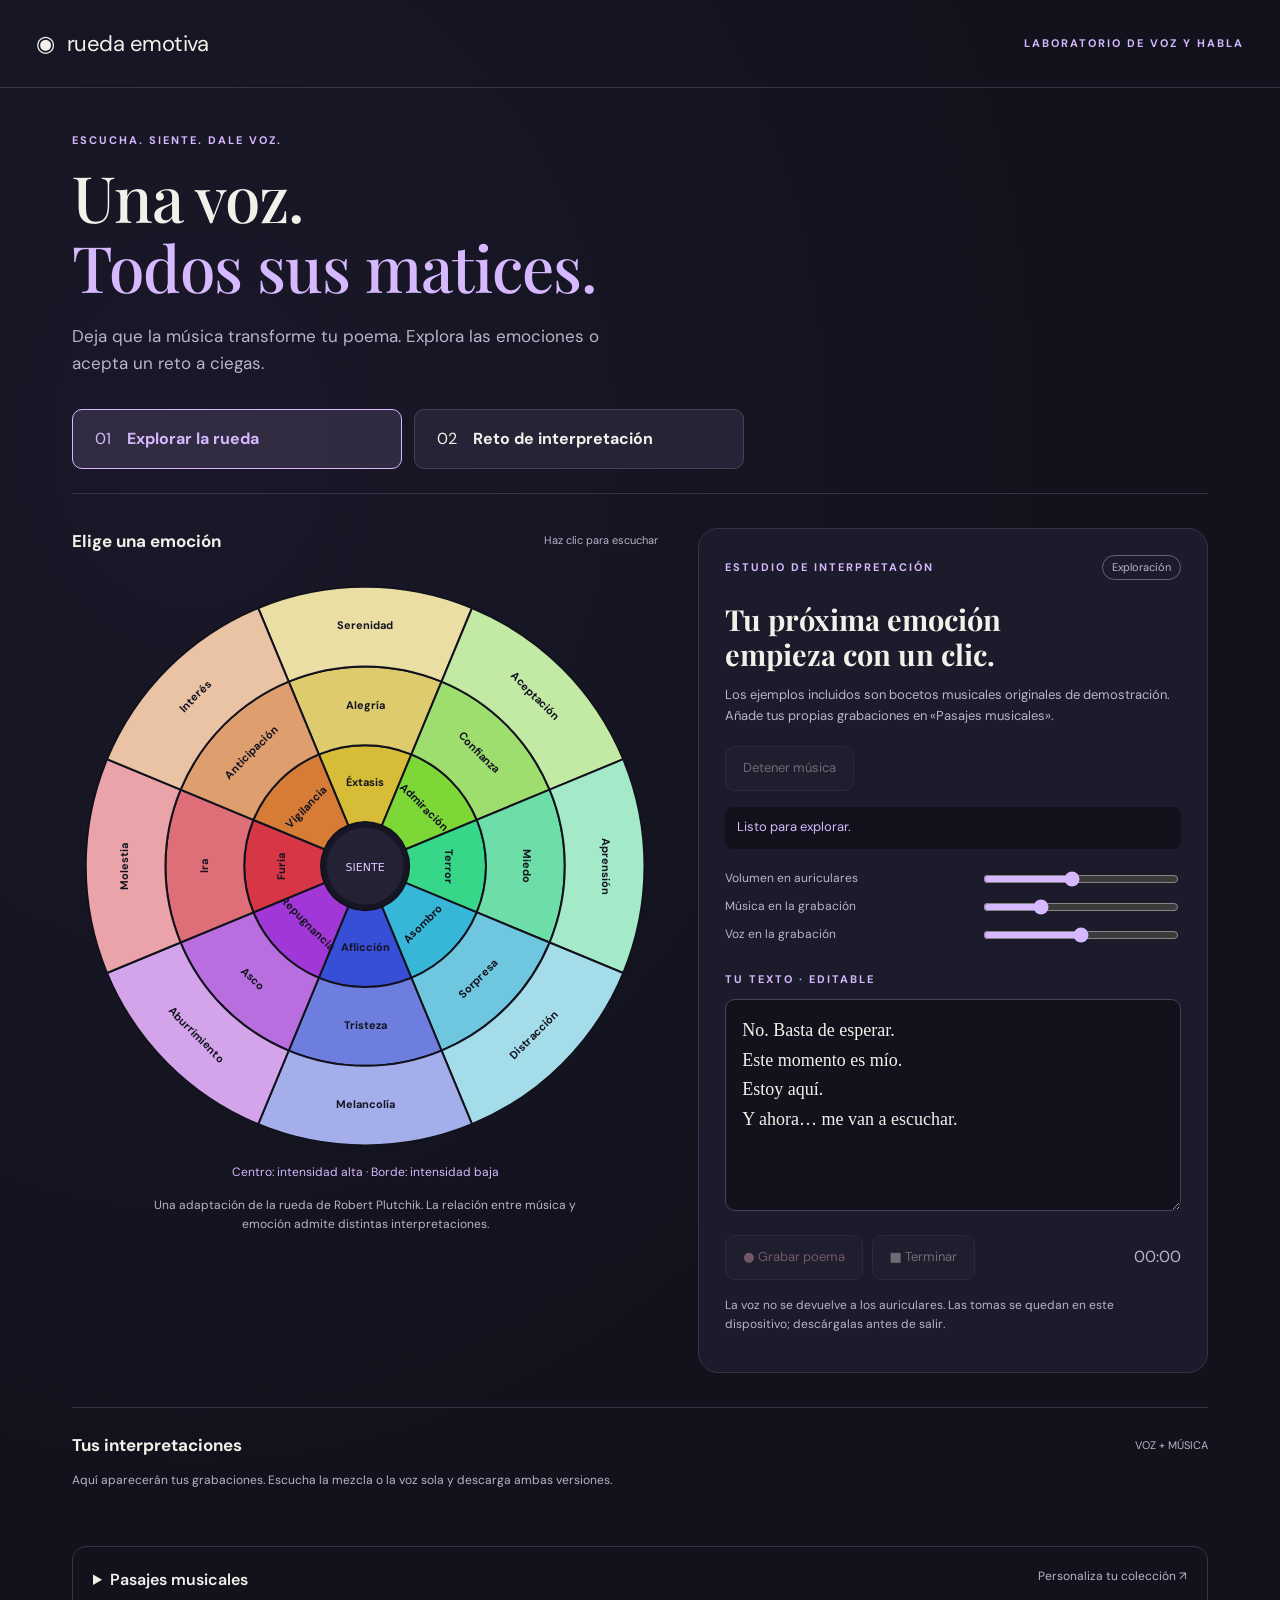
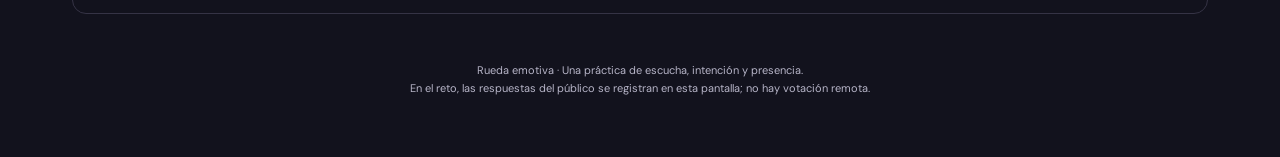
==== index.html @ 51f65287 "Build Spanish emotion wheel with exploration, private music challenges, and poem recording" ====
<!doctype html>
<html lang="es">
<head>
  <meta charset="utf-8"><meta name="viewport" content="width=device-width, initial-scale=1">
  <meta name="theme-color" content="#17162a">
  <title>Rueda emotiva · Voz, música y poesía</title>
  <link rel="stylesheet" href="styles.css">
</head>
<body>
<header><a class="brand" href="./">◉ <span>rueda emotiva</span></a><span class="eyebrow">LABORATORIO DE VOZ Y HABLA</span></header>
<main>
  <section class="intro"><p class="eyebrow">ESCUCHA. SIENTE. DALE VOZ.</p><h1>Una voz.<br><span>Todos sus matices.</span></h1><p>Deja que la música transforme tu poema. Explora las emociones o acepta un reto a ciegas.</p></section>
  <nav class="modes" aria-label="Modo de actividad"><button id="exploreMode" aria-pressed="true">01 <strong>Explorar la rueda</strong></button><button id="challengeMode" aria-pressed="false">02 <strong>Reto de interpretación</strong></button></nav>
  <div class="workspace">
    <section class="wheel-panel" aria-labelledby="wheelHeading"><div class="section-label"><h2 id="wheelHeading">Elige una emoción</h2><span id="wheelHint">Haz clic para escuchar</span></div>
      <svg id="wheel" viewBox="0 0 640 640" aria-label="Rueda de Plutchik: ocho familias y tres intensidades" role="group"></svg>
      <p class="wheel-note">Centro: intensidad alta · Borde: intensidad baja</p><p class="caption">Una adaptación de la rueda de Robert Plutchik. La relación entre música y emoción admite distintas interpretaciones.</p>
    </section>
    <section class="studio" aria-labelledby="studioHeading">
      <div class="section-label"><span class="eyebrow">ESTUDIO DE INTERPRETACIÓN</span><span id="badge">Exploración</span></div>
      <h2 id="studioHeading">Tu próxima emoción<br>empieza con un clic.</h2><p id="trackInfo">Los ejemplos incluidos son bocetos musicales originales de demostración. Añade tus propias grabaciones en «Pasajes musicales».</p>
      <div id="challengeInstructions" hidden><p><strong>Antes de empezar:</strong> conecta auriculares y selecciona esa salida de audio. Solo el intérprete debe oír la música.</p><label class="check"><input type="checkbox" id="headphones"> Tengo los auriculares conectados</label><p class="caption">Escucha primero. Después pulsa «Grabar poema». El público puede adivinar haciendo clic en la rueda, sin cambiar la música.</p></div>
      <div class="transport"><button id="random" class="primary" hidden>Elegir pasaje al azar</button><button id="stopMusic" disabled>Detener música</button></div>
      <div class="status" id="status" role="status" aria-live="polite">Listo para explorar.</div>
      <div class="meters"><label>Volumen en auriculares <input id="monitorLevel" type="range" min="0" max="1" step="0.01" value="0.45"></label><label>Música en la grabación <input id="musicLevel" type="range" min="0" max="0.8" step="0.01" value="0.22"></label><label>Voz en la grabación <input id="voiceLevel" type="range" min="0" max="2" step="0.01" value="1"></label></div>
      <label for="poem" class="eyebrow">TU TEXTO · EDITABLE</label><textarea id="poem" rows="6" spellcheck="true">No. Basta de esperar.
Este momento es mío.
Estoy aquí.
Y ahora… me van a escuchar.</textarea>
      <div class="transport"><button id="record" class="record" disabled>● Grabar poema</button><button id="finish" disabled>■ Terminar</button><output id="timer" aria-label="Tiempo de grabación">00:00</output></div>
      <p class="caption">La voz no se devuelve a los auriculares. Las tomas se quedan en este dispositivo; descárgalas antes de salir.</p>
      <div id="guessPanel" hidden><p id="guess">Público: elige una emoción en la rueda.</p><button id="reveal" disabled>Revelar emoción y pasaje</button></div>
    </section>
  </div>
  <section class="takes" aria-labelledby="takesHeading"><div class="section-label"><h2 id="takesHeading">Tus interpretaciones</h2><span>VOZ + MÚSICA</span></div><p id="emptyTakes" class="caption">Aquí aparecerán tus grabaciones. Escucha la mezcla o la voz sola y descarga ambas versiones.</p><div id="takeList"></div></section>
  <details id="library"><summary>Pasajes musicales <span>Personaliza tu colección ↗</span></summary><div class="library-body"><p>Añade uno o varios archivos MP3, WAV, M4A u OGG por emoción, y elige el fragmento en segundos. Se guardan en este navegador cuando hay almacenamiento disponible. Para compartir la colección con otra computadora, expórtala e impórtala allí.</p><p class="caption">Las grabaciones comerciales sugeridas abajo no están incluidas. Usa archivos con permiso de uso; un enlace de YouTube no sirve como archivo para mezclar audio.</p>
      <form id="uploadForm"><label>Familia emocional<select id="familySelect"></select></label><label>Archivos de audio<input id="audioFiles" type="file" accept="audio/*,.mp3,.wav,.m4a,.ogg" multiple required></label><label>Inicio (segundos)<input id="clipStart" type="number" min="0" step="0.1" value="0" required></label><label>Final (segundos; vacío = hasta el final)<input id="clipEnd" type="number" min="0.1" step="0.1"></label><button class="primary" type="submit">Añadir pasajes</button></form>
      <label class="check"><input id="demos" type="checkbox" checked> Incluir bocetos de demostración en la selección aleatoria</label><p class="caption">Cada familia tiene dos bocetos sintéticos. Los tres niveles de esa familia comparten colección; no son grabaciones de las obras recomendadas.</p>
      <div class="transport"><button id="exportLibrary">Exportar colección</button><label class="file-button">Importar colección<input id="importLibrary" type="file" accept="application/json,.json"></label></div><div id="libraryStatus" role="status"></div><div id="passageList"></div><h3>Obras sugeridas para buscar</h3><div id="suggestions"></div>
  </div></details>
  <footer>Rueda emotiva · Una práctica de escucha, intención y presencia.<br>En el reto, las respuestas del público se registran en esta pantalla; no hay votación remota.</footer>
</main><script src="app.js" defer></script>
</body></html>
---- styles.css ----
@import url('https://fonts.googleapis.com/css2?family=DM+Sans:wght@400;500;600;700&family=Playfair+Display:wght@500;600&display=swap');
:root{color-scheme:dark;--bg:#12121d;--panel:#1b1b2b;--ink:#f3f0ea;--muted:#b7b5c8;--line:#353345;--accent:#d6b8ff}*{box-sizing:border-box}body{margin:0;background:radial-gradient(ellipse at 15% 25%,#26213a66,transparent 55%),var(--bg);color:var(--ink);font-family:'DM Sans',system-ui,sans-serif;line-height:1.6}header{max-width:1280px;margin:auto;padding:26px 36px;display:flex;justify-content:space-between;align-items:center;border-bottom:1px solid var(--line)}.brand{font-size:22px;letter-spacing:-.5px;color:var(--ink);text-decoration:none;display:flex;gap:12px;align-items:center}.brand:first-letter{color:var(--accent)}.eyebrow{font-size:11px;letter-spacing:2px;font-weight:700;color:var(--accent)}main{max-width:1200px;margin:auto;padding:32px}.intro{margin:12px 0 32px;max-width:730px}.intro h1{font-family:'Playfair Display',Georgia,serif;font-size:clamp(38px,5vw,66px);font-weight:500;line-height:1.1;margin:12px 0 20px;letter-spacing:-1px}.intro h1 span{color:var(--accent)}.intro>p:last-child{color:var(--muted);font-size:17px;max-width:560px}.modes{display:flex;gap:12px;border-bottom:1px solid var(--line);padding-bottom:24px}.modes button{flex:1;max-width:330px;display:flex;gap:16px;align-items:center;padding:16px 22px}.modes button[aria-pressed=true]{background:#d6b8ff1f;border-color:var(--accent);color:var(--accent)}button,.file-button{font:inherit;color:var(--ink);background:#252436;border:1px solid #454257;border-radius:10px;padding:11px 17px;cursor:pointer;transition:background .15s}button:hover:not(:disabled),.file-button:hover{background:#3a354d}button:disabled{opacity:.38;cursor:not-allowed}button:focus-visible,summary:focus-visible,a:focus-visible,input:focus-visible,textarea:focus-visible,select:focus-visible{outline:3px solid #fff;outline-offset:4px}.primary{background:var(--accent);color:#251b33;border-color:var(--accent);font-weight:700}.primary:hover:not(:disabled){background:#e5d0ff}.workspace{display:grid;grid-template-columns:1.15fr 1fr;gap:40px;padding:34px 0}.section-label{display:flex;align-items:center;justify-content:space-between;gap:14px}.section-label h2{font-size:17px;margin:0}.section-label>span:last-child{font-size:11px;color:var(--muted)}#wheel{display:block;width:100%;height:auto;overflow:visible;margin:18px 0 0}.wedge{cursor:pointer;outline:none}.wedge path{stroke:var(--bg);stroke-width:2;transition:filter .15s;vector-effect:non-scaling-stroke}.wedge:hover path,.wedge:focus path{filter:brightness(1.2);stroke:white;stroke-width:3}.wedge[aria-pressed=true] path{stroke:white;stroke-width:4}.wedge text{font-family:'DM Sans',system-ui,sans-serif;fill:#141421;font-weight:700;font-size:12px;pointer-events:none}.wheel-note{text-align:center;color:var(--accent);font-size:12px;margin:4px}.caption{font-size:12px;color:var(--muted)}.wheel-panel>.caption{text-align:center;max-width:440px;margin:14px auto}.studio{background:var(--panel);border:1px solid var(--line);border-radius:20px;padding:26px;align-self:start}.studio h2{font-family:'Playfair Display',Georgia,serif;font-size:29px;line-height:1.2;margin:22px 0 12px}#trackInfo{font-size:13px;color:var(--muted);min-height:45px}#badge{border:1px solid #6d5e85;border-radius:20px;padding:3px 9px}.transport{display:flex;align-items:center;gap:9px;flex-wrap:wrap;margin:16px 0}.transport button{font-size:13px}.status{padding:10px 12px;background:#11111b;border-radius:8px;font-size:13px;color:var(--accent);min-height:42px}.meters{display:grid;gap:8px;margin:20px 0}.meters label{display:flex;align-items:center;justify-content:space-between;gap:15px;font-size:12px;color:var(--muted)}input[type=range]{width:43%;accent-color:var(--accent)}textarea{width:100%;resize:vertical;min-height:155px;margin:9px 0 0;border:1px solid #454257;border-radius:10px;background:#12121d;color:var(--ink);padding:16px;font-family:Georgia,serif;font-size:18px;line-height:1.65}.record{color:#ffbac6}.recording{animation:pulse 1s infinite;border-color:#f797aa}@keyframes pulse{50%{background:#713148}}#timer{margin-left:auto;font-variant-numeric:tabular-nums;color:var(--muted)}.check{display:flex;gap:10px;align-items:flex-start;font-size:13px;margin:12px 0}.check input{margin-top:5px;accent-color:var(--accent)}.takes{border-top:1px solid var(--line);padding:24px 0}.take{padding:20px;margin:16px 0;background:var(--panel);border:1px solid var(--line);border-radius:12px}.take h3{margin:0 0 8px;font-size:16px}.take audio{display:block;width:100%;margin:8px 0}.take a{color:var(--accent);font-size:13px}.take details{margin:12px 0}.take label{font-size:12px;color:var(--muted)}details#library{border:1px solid var(--line);border-radius:14px;margin:20px 0}summary{padding:20px;cursor:pointer;font-weight:600}summary span{float:right;font-weight:400;color:var(--muted);font-size:12px}.library-body{padding:0 22px 24px}.library-body>p{font-size:14px;color:var(--muted)}#uploadForm{display:grid;grid-template-columns:1fr 1fr;gap:15px;margin:22px 0}#uploadForm label{display:grid;gap:6px;font-size:12px;color:var(--muted)}input[type=number],input[type=file],select{min-width:0;width:100%;font:inherit;background:#12121d;color:var(--ink);border:1px solid #454257;border-radius:8px;padding:10px}#uploadForm button{align-self:end}#suggestions{display:grid;grid-template-columns:1fr 1fr;gap:10px}#suggestions a{color:var(--accent);font-size:13px;text-decoration:none;padding:12px;background:var(--panel);border-radius:8px}#suggestions a span{display:block;color:var(--muted);font-size:11px}.passage{padding:12px 0;border-bottom:1px solid var(--line);display:flex;justify-content:space-between;align-items:center;gap:12px;font-size:13px}.passage button{font-size:11px}.file-button{font-size:13px}.file-button input{display:none}footer{padding:28px 0;text-align:center;color:var(--muted);font-size:11px}#libraryStatus{font-size:13px;color:var(--accent)}[hidden]{display:none!important}@media(max-width:800px){header{padding:20px}header>.eyebrow{display:none}main{padding:22px 18px}.workspace{grid-template-columns:1fr;gap:24px}.wheel-panel{max-width:580px;width:100%;margin:auto}.studio{padding:22px}.modes button{padding:12px;font-size:12px}.intro h1{font-size:44px}#uploadForm,#suggestions{grid-template-columns:1fr}summary span{float:none;display:block;margin-top:5px}.meters label{font-size:11px}}@media(prefers-reduced-motion:reduce){*{animation:none!important;transition:none!important}}
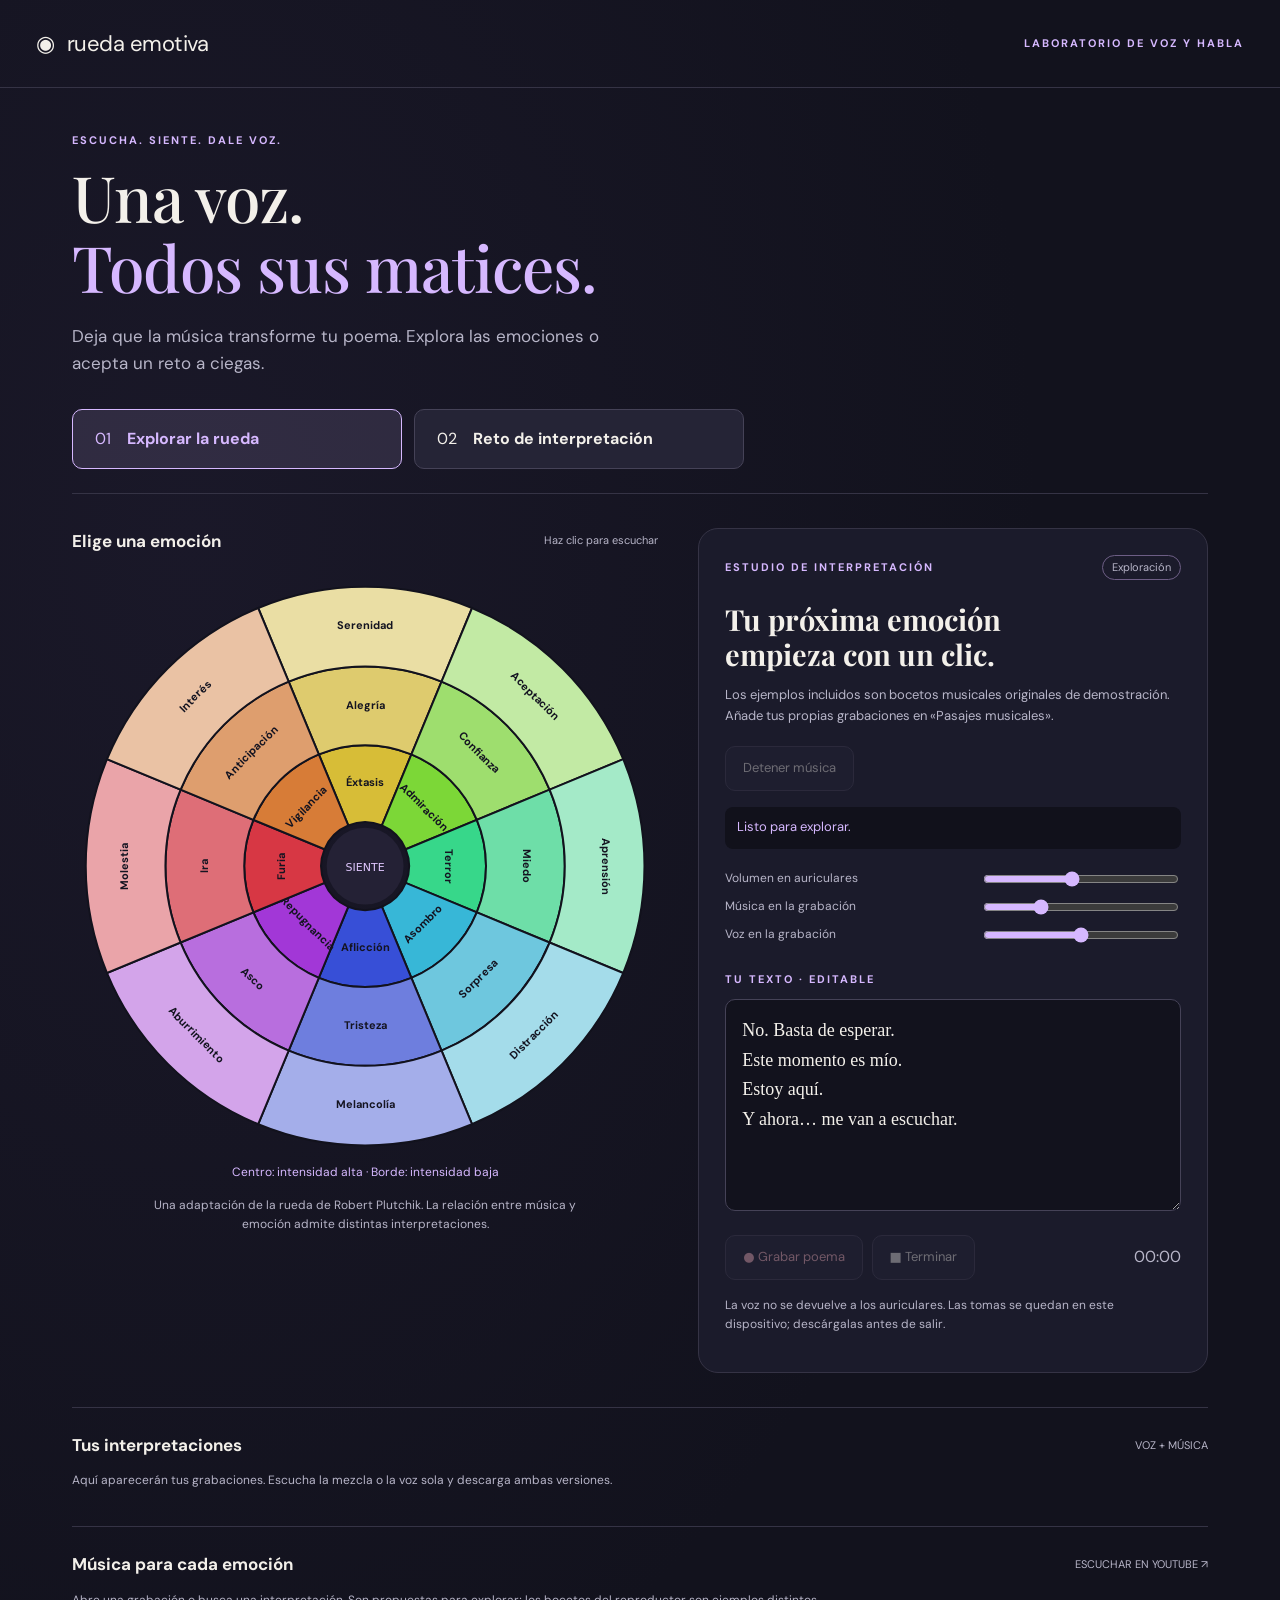
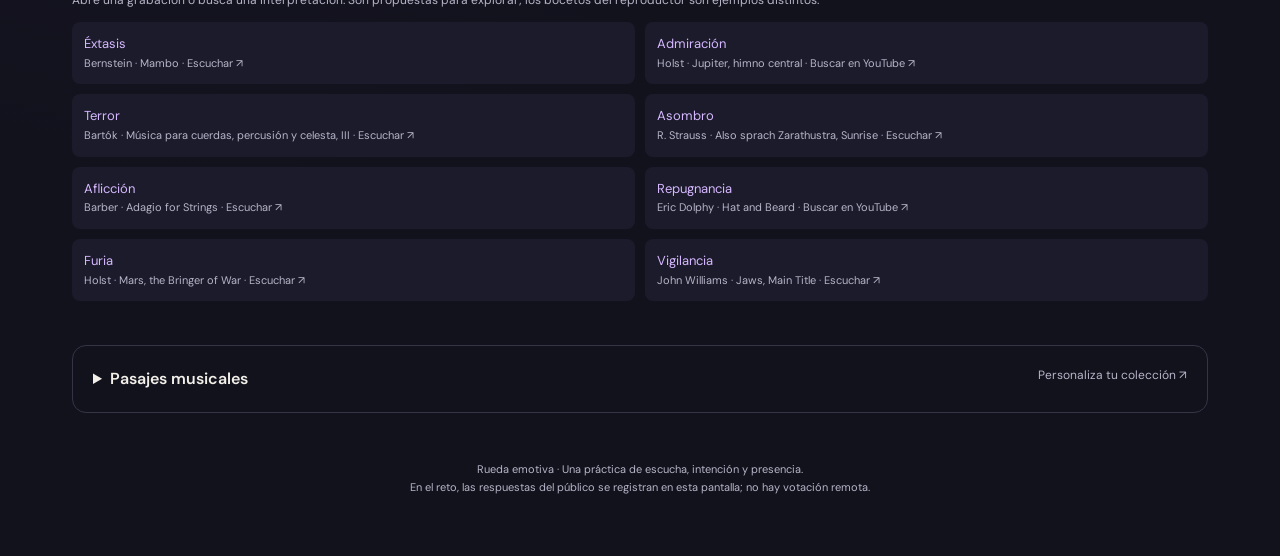
==== commit cda1f93f: "Make music links visible for every emotion and hide recommendations during blind challenges" ====
--- a/index.html
+++ b/index.html
@@ -19,6 +19,7 @@
     <section class="studio" aria-labelledby="studioHeading">
       <div class="section-label"><span class="eyebrow">ESTUDIO DE INTERPRETACIÓN</span><span id="badge">Exploración</span></div>
       <h2 id="studioHeading">Tu próxima emoción<br>empieza con un clic.</h2><p id="trackInfo">Los ejemplos incluidos son bocetos musicales originales de demostración. Añade tus propias grabaciones en «Pasajes musicales».</p>
+      <p id="suggestedTrack" hidden><a id="suggestedTrackLink" target="_blank" rel="noopener noreferrer"></a><br><span class="caption">Se abre en YouTube. Para mezclar esta obra con tu voz, añade su archivo en «Pasajes musicales».</span></p>
       <div id="challengeInstructions" hidden><p><strong>Antes de empezar:</strong> conecta auriculares y selecciona esa salida de audio. Solo el intérprete debe oír la música.</p><label class="check"><input type="checkbox" id="headphones"> Tengo los auriculares conectados</label><p class="caption">Escucha primero. Después pulsa «Grabar poema». El público puede adivinar haciendo clic en la rueda, sin cambiar la música.</p></div>
       <div class="transport"><button id="random" class="primary" hidden>Elegir pasaje al azar</button><button id="stopMusic" disabled>Detener música</button></div>
       <div class="status" id="status" role="status" aria-live="polite">Listo para explorar.</div>
@@ -33,10 +34,11 @@
     </section>
   </div>
   <section class="takes" aria-labelledby="takesHeading"><div class="section-label"><h2 id="takesHeading">Tus interpretaciones</h2><span>VOZ + MÚSICA</span></div><p id="emptyTakes" class="caption">Aquí aparecerán tus grabaciones. Escucha la mezcla o la voz sola y descarga ambas versiones.</p><div id="takeList"></div></section>
+  <section id="musicResources" class="music-resources" aria-labelledby="musicHeading"><div class="section-label"><h2 id="musicHeading">Música para cada emoción</h2><span>ESCUCHAR EN YOUTUBE ↗</span></div><p class="caption">Abre una grabación o busca una interpretación. Son propuestas para explorar; los bocetos del reproductor son ejemplos distintos.</p><div id="suggestions"></div></section>
   <details id="library"><summary>Pasajes musicales <span>Personaliza tu colección ↗</span></summary><div class="library-body"><p>Añade uno o varios archivos MP3, WAV, M4A u OGG por emoción, y elige el fragmento en segundos. Se guardan en este navegador cuando hay almacenamiento disponible. Para compartir la colección con otra computadora, expórtala e impórtala allí.</p><p class="caption">Las grabaciones comerciales sugeridas abajo no están incluidas. Usa archivos con permiso de uso; un enlace de YouTube no sirve como archivo para mezclar audio.</p>
       <form id="uploadForm"><label>Familia emocional<select id="familySelect"></select></label><label>Archivos de audio<input id="audioFiles" type="file" accept="audio/*,.mp3,.wav,.m4a,.ogg" multiple required></label><label>Inicio (segundos)<input id="clipStart" type="number" min="0" step="0.1" value="0" required></label><label>Final (segundos; vacío = hasta el final)<input id="clipEnd" type="number" min="0.1" step="0.1"></label><button class="primary" type="submit">Añadir pasajes</button></form>
       <label class="check"><input id="demos" type="checkbox" checked> Incluir bocetos de demostración en la selección aleatoria</label><p class="caption">Cada familia tiene dos bocetos sintéticos. Los tres niveles de esa familia comparten colección; no son grabaciones de las obras recomendadas.</p>
-      <div class="transport"><button id="exportLibrary">Exportar colección</button><label class="file-button">Importar colección<input id="importLibrary" type="file" accept="application/json,.json"></label></div><div id="libraryStatus" role="status"></div><div id="passageList"></div><h3>Obras sugeridas para buscar</h3><div id="suggestions"></div>
+      <div class="transport"><button id="exportLibrary">Exportar colección</button><label class="file-button">Importar colección<input id="importLibrary" type="file" accept="application/json,.json"></label></div><div id="libraryStatus" role="status"></div><div id="passageList"></div>
   </div></details>
   <footer>Rueda emotiva · Una práctica de escucha, intención y presencia.<br>En el reto, las respuestas del público se registran en esta pantalla; no hay votación remota.</footer>
 </main><script src="app.js" defer></script>
--- a/styles.css
+++ b/styles.css
@@ -1,2 +1,4 @@
 @import url('https://fonts.googleapis.com/css2?family=DM+Sans:wght@400;500;600;700&family=Playfair+Display:wght@500;600&display=swap');
 :root{color-scheme:dark;--bg:#12121d;--panel:#1b1b2b;--ink:#f3f0ea;--muted:#b7b5c8;--line:#353345;--accent:#d6b8ff}*{box-sizing:border-box}body{margin:0;background:radial-gradient(ellipse at 15% 25%,#26213a66,transparent 55%),var(--bg);color:var(--ink);font-family:'DM Sans',system-ui,sans-serif;line-height:1.6}header{max-width:1280px;margin:auto;padding:26px 36px;display:flex;justify-content:space-between;align-items:center;border-bottom:1px solid var(--line)}.brand{font-size:22px;letter-spacing:-.5px;color:var(--ink);text-decoration:none;display:flex;gap:12px;align-items:center}.brand:first-letter{color:var(--accent)}.eyebrow{font-size:11px;letter-spacing:2px;font-weight:700;color:var(--accent)}main{max-width:1200px;margin:auto;padding:32px}.intro{margin:12px 0 32px;max-width:730px}.intro h1{font-family:'Playfair Display',Georgia,serif;font-size:clamp(38px,5vw,66px);font-weight:500;line-height:1.1;margin:12px 0 20px;letter-spacing:-1px}.intro h1 span{color:var(--accent)}.intro>p:last-child{color:var(--muted);font-size:17px;max-width:560px}.modes{display:flex;gap:12px;border-bottom:1px solid var(--line);padding-bottom:24px}.modes button{flex:1;max-width:330px;display:flex;gap:16px;align-items:center;padding:16px 22px}.modes button[aria-pressed=true]{background:#d6b8ff1f;border-color:var(--accent);color:var(--accent)}button,.file-button{font:inherit;color:var(--ink);background:#252436;border:1px solid #454257;border-radius:10px;padding:11px 17px;cursor:pointer;transition:background .15s}button:hover:not(:disabled),.file-button:hover{background:#3a354d}button:disabled{opacity:.38;cursor:not-allowed}button:focus-visible,summary:focus-visible,a:focus-visible,input:focus-visible,textarea:focus-visible,select:focus-visible{outline:3px solid #fff;outline-offset:4px}.primary{background:var(--accent);color:#251b33;border-color:var(--accent);font-weight:700}.primary:hover:not(:disabled){background:#e5d0ff}.workspace{display:grid;grid-template-columns:1.15fr 1fr;gap:40px;padding:34px 0}.section-label{display:flex;align-items:center;justify-content:space-between;gap:14px}.section-label h2{font-size:17px;margin:0}.section-label>span:last-child{font-size:11px;color:var(--muted)}#wheel{display:block;width:100%;height:auto;overflow:visible;margin:18px 0 0}.wedge{cursor:pointer;outline:none}.wedge path{stroke:var(--bg);stroke-width:2;transition:filter .15s;vector-effect:non-scaling-stroke}.wedge:hover path,.wedge:focus path{filter:brightness(1.2);stroke:white;stroke-width:3}.wedge[aria-pressed=true] path{stroke:white;stroke-width:4}.wedge text{font-family:'DM Sans',system-ui,sans-serif;fill:#141421;font-weight:700;font-size:12px;pointer-events:none}.wheel-note{text-align:center;color:var(--accent);font-size:12px;margin:4px}.caption{font-size:12px;color:var(--muted)}.wheel-panel>.caption{text-align:center;max-width:440px;margin:14px auto}.studio{background:var(--panel);border:1px solid var(--line);border-radius:20px;padding:26px;align-self:start}.studio h2{font-family:'Playfair Display',Georgia,serif;font-size:29px;line-height:1.2;margin:22px 0 12px}#trackInfo{font-size:13px;color:var(--muted);min-height:45px}#badge{border:1px solid #6d5e85;border-radius:20px;padding:3px 9px}.transport{display:flex;align-items:center;gap:9px;flex-wrap:wrap;margin:16px 0}.transport button{font-size:13px}.status{padding:10px 12px;background:#11111b;border-radius:8px;font-size:13px;color:var(--accent);min-height:42px}.meters{display:grid;gap:8px;margin:20px 0}.meters label{display:flex;align-items:center;justify-content:space-between;gap:15px;font-size:12px;color:var(--muted)}input[type=range]{width:43%;accent-color:var(--accent)}textarea{width:100%;resize:vertical;min-height:155px;margin:9px 0 0;border:1px solid #454257;border-radius:10px;background:#12121d;color:var(--ink);padding:16px;font-family:Georgia,serif;font-size:18px;line-height:1.65}.record{color:#ffbac6}.recording{animation:pulse 1s infinite;border-color:#f797aa}@keyframes pulse{50%{background:#713148}}#timer{margin-left:auto;font-variant-numeric:tabular-nums;color:var(--muted)}.check{display:flex;gap:10px;align-items:flex-start;font-size:13px;margin:12px 0}.check input{margin-top:5px;accent-color:var(--accent)}.takes{border-top:1px solid var(--line);padding:24px 0}.take{padding:20px;margin:16px 0;background:var(--panel);border:1px solid var(--line);border-radius:12px}.take h3{margin:0 0 8px;font-size:16px}.take audio{display:block;width:100%;margin:8px 0}.take a{color:var(--accent);font-size:13px}.take details{margin:12px 0}.take label{font-size:12px;color:var(--muted)}details#library{border:1px solid var(--line);border-radius:14px;margin:20px 0}summary{padding:20px;cursor:pointer;font-weight:600}summary span{float:right;font-weight:400;color:var(--muted);font-size:12px}.library-body{padding:0 22px 24px}.library-body>p{font-size:14px;color:var(--muted)}#uploadForm{display:grid;grid-template-columns:1fr 1fr;gap:15px;margin:22px 0}#uploadForm label{display:grid;gap:6px;font-size:12px;color:var(--muted)}input[type=number],input[type=file],select{min-width:0;width:100%;font:inherit;background:#12121d;color:var(--ink);border:1px solid #454257;border-radius:8px;padding:10px}#uploadForm button{align-self:end}#suggestions{display:grid;grid-template-columns:1fr 1fr;gap:10px}#suggestions a{color:var(--accent);font-size:13px;text-decoration:none;padding:12px;background:var(--panel);border-radius:8px}#suggestions a span{display:block;color:var(--muted);font-size:11px}.passage{padding:12px 0;border-bottom:1px solid var(--line);display:flex;justify-content:space-between;align-items:center;gap:12px;font-size:13px}.passage button{font-size:11px}.file-button{font-size:13px}.file-button input{display:none}footer{padding:28px 0;text-align:center;color:var(--muted);font-size:11px}#libraryStatus{font-size:13px;color:var(--accent)}[hidden]{display:none!important}@media(max-width:800px){header{padding:20px}header>.eyebrow{display:none}main{padding:22px 18px}.workspace{grid-template-columns:1fr;gap:24px}.wheel-panel{max-width:580px;width:100%;margin:auto}.studio{padding:22px}.modes button{padding:12px;font-size:12px}.intro h1{font-size:44px}#uploadForm,#suggestions{grid-template-columns:1fr}summary span{float:none;display:block;margin-top:5px}.meters label{font-size:11px}}@media(prefers-reduced-motion:reduce){*{animation:none!important;transition:none!important}}
+
+.music-resources{border-top:1px solid var(--line);padding:24px 0}#suggestedTrack{padding:12px;background:#d6b8ff12;border-radius:8px}#suggestedTrackLink{color:var(--accent);font-size:14px}#suggestedTrack .caption{display:inline-block;margin-top:8px}#suggestions a:hover{background:#302b43}#suggestions a:focus-visible{outline:3px solid white;outline-offset:3px}
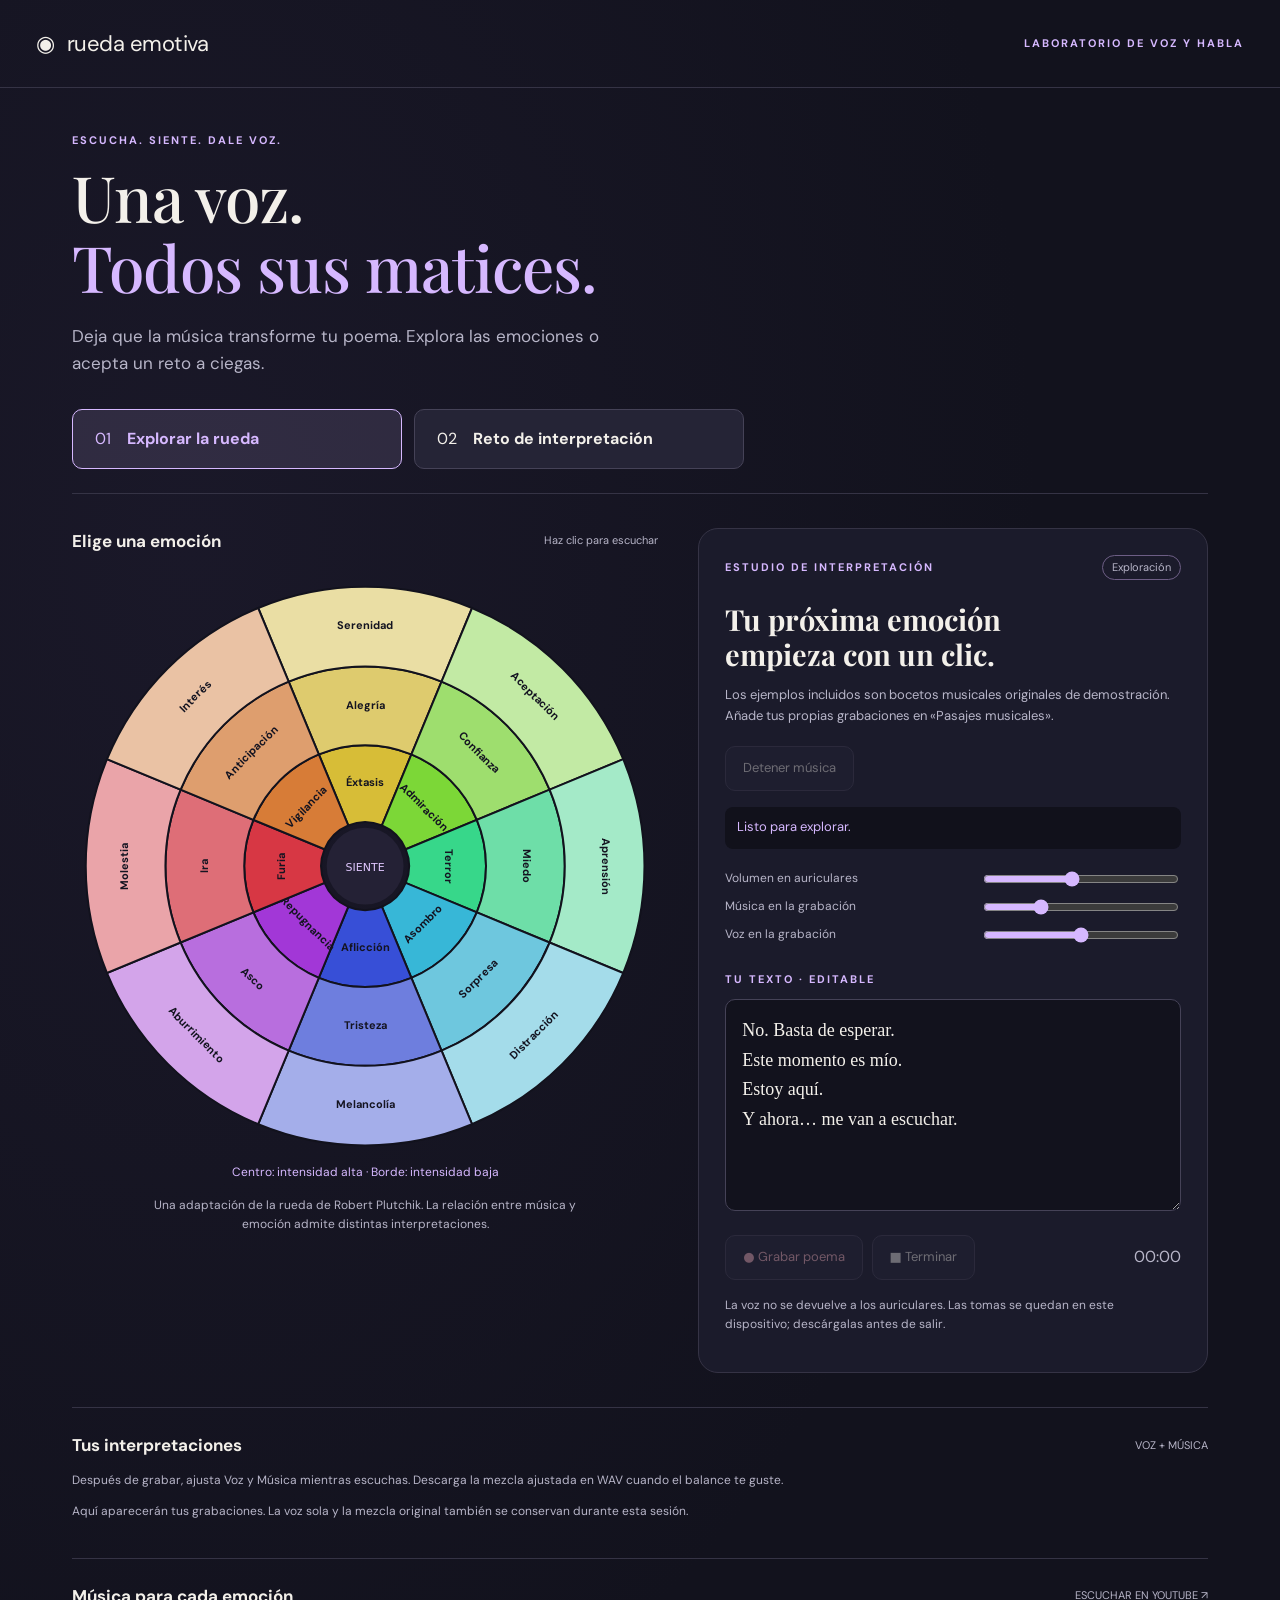
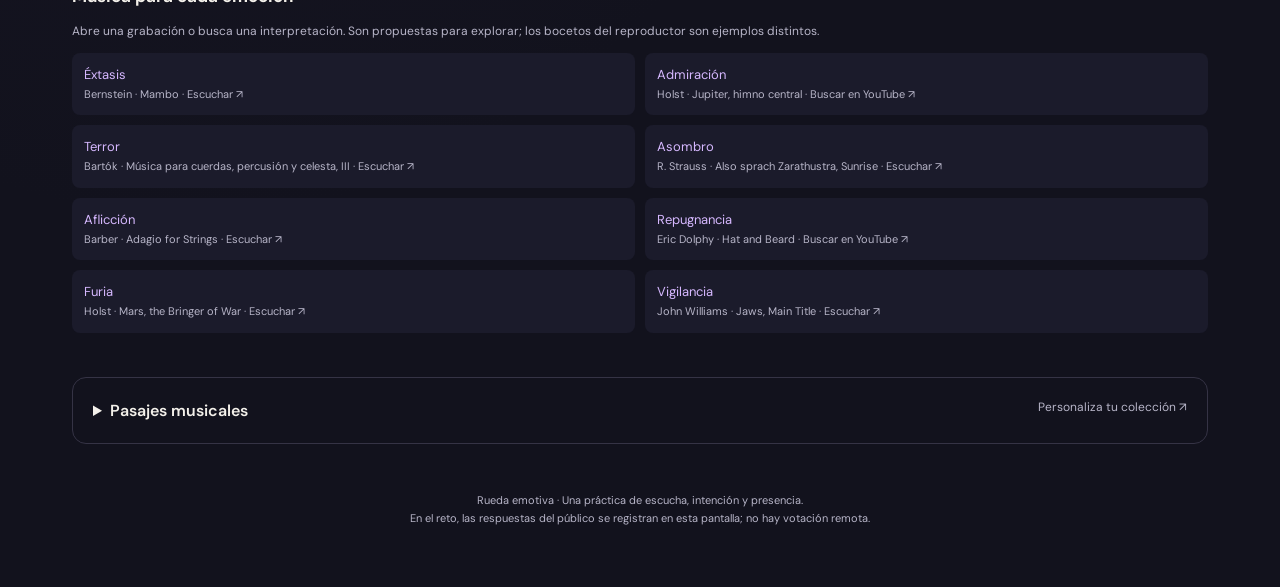
==== commit 08783bf8: "Add post-recording voice/music balance controls and adjusted WAV export" ====
--- a/index.html
+++ b/index.html
@@ -33,13 +33,14 @@
       <div id="guessPanel" hidden><p id="guess">Público: elige una emoción en la rueda.</p><button id="reveal" disabled>Revelar emoción y pasaje</button></div>
     </section>
   </div>
-  <section class="takes" aria-labelledby="takesHeading"><div class="section-label"><h2 id="takesHeading">Tus interpretaciones</h2><span>VOZ + MÚSICA</span></div><p id="emptyTakes" class="caption">Aquí aparecerán tus grabaciones. Escucha la mezcla o la voz sola y descarga ambas versiones.</p><div id="takeList"></div></section>
+  <section class="takes" aria-labelledby="takesHeading"><div class="section-label"><h2 id="takesHeading">Tus interpretaciones</h2><span>VOZ + MÚSICA</span></div><p class="caption">Después de grabar, ajusta Voz y Música mientras escuchas. Descarga la mezcla ajustada en WAV cuando el balance te guste.</p><p id="emptyTakes" class="caption">Aquí aparecerán tus grabaciones. La voz sola y la mezcla original también se conservan durante esta sesión.</p><div id="takeList"></div></section>
   <section id="musicResources" class="music-resources" aria-labelledby="musicHeading"><div class="section-label"><h2 id="musicHeading">Música para cada emoción</h2><span>ESCUCHAR EN YOUTUBE ↗</span></div><p class="caption">Abre una grabación o busca una interpretación. Son propuestas para explorar; los bocetos del reproductor son ejemplos distintos.</p><div id="suggestions"></div></section>
   <details id="library"><summary>Pasajes musicales <span>Personaliza tu colección ↗</span></summary><div class="library-body"><p>Añade uno o varios archivos MP3, WAV, M4A u OGG por emoción, y elige el fragmento en segundos. Se guardan en este navegador cuando hay almacenamiento disponible. Para compartir la colección con otra computadora, expórtala e impórtala allí.</p><p class="caption">Las grabaciones comerciales sugeridas abajo no están incluidas. Usa archivos con permiso de uso; un enlace de YouTube no sirve como archivo para mezclar audio.</p>
-      <form id="uploadForm"><label>Familia emocional<select id="familySelect"></select></label><label>Archivos de audio<input id="audioFiles" type="file" accept="audio/*,.mp3,.wav,.m4a,.ogg" multiple required></label><label>Inicio (segundos)<input id="clipStart" type="number" min="0" step="0.1" value="0" required></label><label>Final (segundos; vacío = hasta el final)<input id="clipEnd" type="number" min="0.1" step="0.1"></label><button class="primary" type="submit">Añadir pasajes</button></form>
-      <label class="check"><input id="demos" type="checkbox" checked> Incluir bocetos de demostración en la selección aleatoria</label><p class="caption">Cada familia tiene dos bocetos sintéticos. Los tres niveles de esa familia comparten colección; no son grabaciones de las obras recomendadas.</p>
+      <form id="uploadForm"><label>Emoción<select id="familySelect"></select></label><label>Archivos de audio<input id="audioFiles" type="file" accept="audio/*,.mp3,.wav,.m4a,.ogg" multiple required></label><label>Inicio (segundos)<input id="clipStart" type="number" min="0" step="0.1" value="0" required></label><label>Final (segundos; vacío = hasta el final)<input id="clipEnd" type="number" min="0.1" step="0.1"></label><button class="primary" type="submit">Añadir pasajes</button></form>
+      <label class="check"><input id="demos" type="checkbox" checked> Incluir bocetos de demostración en la selección aleatoria</label><p class="caption">Los círculos exteriores conservan los bocetos sintéticos. Cada emoción puede tener sus propios archivos; los pasajes de la biblioteca incluida sustituyen los bocetos solo en su segmento.</p>
       <div class="transport"><button id="exportLibrary">Exportar colección</button><label class="file-button">Importar colección<input id="importLibrary" type="file" accept="application/json,.json"></label></div><div id="libraryStatus" role="status"></div><div id="passageList"></div>
   </div></details>
   <footer>Rueda emotiva · Una práctica de escucha, intención y presencia.<br>En el reto, las respuestas del público se registran en esta pantalla; no hay votación remota.</footer>
 </main><script src="app.js" defer></script>
 </body></html>
+
--- a/styles.css
+++ b/styles.css
@@ -1,4 +1,6 @@
 @import url('https://fonts.googleapis.com/css2?family=DM+Sans:wght@400;500;600;700&family=Playfair+Display:wght@500;600&display=swap');
+.remix-editor{padding:16px;border:1px solid #514263;border-radius:12px;background:#151320;margin:16px 0}.remix-editor h4{margin:0 0 14px}.remix-editor>label{display:flex;align-items:center;gap:16px;margin:12px 0;font-size:14px}.remix-editor>label>span{width:56px}.remix-editor>label>input{flex:1;width:auto}.remix-editor output{min-width:48px;font-variant-numeric:tabular-nums}.remix-editor .transport>input{flex:1;min-width:90px}.remix-editor .primary{font-size:13px}
 :root{color-scheme:dark;--bg:#12121d;--panel:#1b1b2b;--ink:#f3f0ea;--muted:#b7b5c8;--line:#353345;--accent:#d6b8ff}*{box-sizing:border-box}body{margin:0;background:radial-gradient(ellipse at 15% 25%,#26213a66,transparent 55%),var(--bg);color:var(--ink);font-family:'DM Sans',system-ui,sans-serif;line-height:1.6}header{max-width:1280px;margin:auto;padding:26px 36px;display:flex;justify-content:space-between;align-items:center;border-bottom:1px solid var(--line)}.brand{font-size:22px;letter-spacing:-.5px;color:var(--ink);text-decoration:none;display:flex;gap:12px;align-items:center}.brand:first-letter{color:var(--accent)}.eyebrow{font-size:11px;letter-spacing:2px;font-weight:700;color:var(--accent)}main{max-width:1200px;margin:auto;padding:32px}.intro{margin:12px 0 32px;max-width:730px}.intro h1{font-family:'Playfair Display',Georgia,serif;font-size:clamp(38px,5vw,66px);font-weight:500;line-height:1.1;margin:12px 0 20px;letter-spacing:-1px}.intro h1 span{color:var(--accent)}.intro>p:last-child{color:var(--muted);font-size:17px;max-width:560px}.modes{display:flex;gap:12px;border-bottom:1px solid var(--line);padding-bottom:24px}.modes button{flex:1;max-width:330px;display:flex;gap:16px;align-items:center;padding:16px 22px}.modes button[aria-pressed=true]{background:#d6b8ff1f;border-color:var(--accent);color:var(--accent)}button,.file-button{font:inherit;color:var(--ink);background:#252436;border:1px solid #454257;border-radius:10px;padding:11px 17px;cursor:pointer;transition:background .15s}button:hover:not(:disabled),.file-button:hover{background:#3a354d}button:disabled{opacity:.38;cursor:not-allowed}button:focus-visible,summary:focus-visible,a:focus-visible,input:focus-visible,textarea:focus-visible,select:focus-visible{outline:3px solid #fff;outline-offset:4px}.primary{background:var(--accent);color:#251b33;border-color:var(--accent);font-weight:700}.primary:hover:not(:disabled){background:#e5d0ff}.workspace{display:grid;grid-template-columns:1.15fr 1fr;gap:40px;padding:34px 0}.section-label{display:flex;align-items:center;justify-content:space-between;gap:14px}.section-label h2{font-size:17px;margin:0}.section-label>span:last-child{font-size:11px;color:var(--muted)}#wheel{display:block;width:100%;height:auto;overflow:visible;margin:18px 0 0}.wedge{cursor:pointer;outline:none}.wedge path{stroke:var(--bg);stroke-width:2;transition:filter .15s;vector-effect:non-scaling-stroke}.wedge:hover path,.wedge:focus path{filter:brightness(1.2);stroke:white;stroke-width:3}.wedge[aria-pressed=true] path{stroke:white;stroke-width:4}.wedge text{font-family:'DM Sans',system-ui,sans-serif;fill:#141421;font-weight:700;font-size:12px;pointer-events:none}.wheel-note{text-align:center;color:var(--accent);font-size:12px;margin:4px}.caption{font-size:12px;color:var(--muted)}.wheel-panel>.caption{text-align:center;max-width:440px;margin:14px auto}.studio{background:var(--panel);border:1px solid var(--line);border-radius:20px;padding:26px;align-self:start}.studio h2{font-family:'Playfair Display',Georgia,serif;font-size:29px;line-height:1.2;margin:22px 0 12px}#trackInfo{font-size:13px;color:var(--muted);min-height:45px}#badge{border:1px solid #6d5e85;border-radius:20px;padding:3px 9px}.transport{display:flex;align-items:center;gap:9px;flex-wrap:wrap;margin:16px 0}.transport button{font-size:13px}.status{padding:10px 12px;background:#11111b;border-radius:8px;font-size:13px;color:var(--accent);min-height:42px}.meters{display:grid;gap:8px;margin:20px 0}.meters label{display:flex;align-items:center;justify-content:space-between;gap:15px;font-size:12px;color:var(--muted)}input[type=range]{width:43%;accent-color:var(--accent)}textarea{width:100%;resize:vertical;min-height:155px;margin:9px 0 0;border:1px solid #454257;border-radius:10px;background:#12121d;color:var(--ink);padding:16px;font-family:Georgia,serif;font-size:18px;line-height:1.65}.record{color:#ffbac6}.recording{animation:pulse 1s infinite;border-color:#f797aa}@keyframes pulse{50%{background:#713148}}#timer{margin-left:auto;font-variant-numeric:tabular-nums;color:var(--muted)}.check{display:flex;gap:10px;align-items:flex-start;font-size:13px;margin:12px 0}.check input{margin-top:5px;accent-color:var(--accent)}.takes{border-top:1px solid var(--line);padding:24px 0}.take{padding:20px;margin:16px 0;background:var(--panel);border:1px solid var(--line);border-radius:12px}.take h3{margin:0 0 8px;font-size:16px}.take audio{display:block;width:100%;margin:8px 0}.take a{color:var(--accent);font-size:13px}.take details{margin:12px 0}.take label{font-size:12px;color:var(--muted)}details#library{border:1px solid var(--line);border-radius:14px;margin:20px 0}summary{padding:20px;cursor:pointer;font-weight:600}summary span{float:right;font-weight:400;color:var(--muted);font-size:12px}.library-body{padding:0 22px 24px}.library-body>p{font-size:14px;color:var(--muted)}#uploadForm{display:grid;grid-template-columns:1fr 1fr;gap:15px;margin:22px 0}#uploadForm label{display:grid;gap:6px;font-size:12px;color:var(--muted)}input[type=number],input[type=file],select{min-width:0;width:100%;font:inherit;background:#12121d;color:var(--ink);border:1px solid #454257;border-radius:8px;padding:10px}#uploadForm button{align-self:end}#suggestions{display:grid;grid-template-columns:1fr 1fr;gap:10px}#suggestions a{color:var(--accent);font-size:13px;text-decoration:none;padding:12px;background:var(--panel);border-radius:8px}#suggestions a span{display:block;color:var(--muted);font-size:11px}.passage{padding:12px 0;border-bottom:1px solid var(--line);display:flex;justify-content:space-between;align-items:center;gap:12px;font-size:13px}.passage button{font-size:11px}.file-button{font-size:13px}.file-button input{display:none}footer{padding:28px 0;text-align:center;color:var(--muted);font-size:11px}#libraryStatus{font-size:13px;color:var(--accent)}[hidden]{display:none!important}@media(max-width:800px){header{padding:20px}header>.eyebrow{display:none}main{padding:22px 18px}.workspace{grid-template-columns:1fr;gap:24px}.wheel-panel{max-width:580px;width:100%;margin:auto}.studio{padding:22px}.modes button{padding:12px;font-size:12px}.intro h1{font-size:44px}#uploadForm,#suggestions{grid-template-columns:1fr}summary span{float:none;display:block;margin-top:5px}.meters label{font-size:11px}}@media(prefers-reduced-motion:reduce){*{animation:none!important;transition:none!important}}
 
 .music-resources{border-top:1px solid var(--line);padding:24px 0}#suggestedTrack{padding:12px;background:#d6b8ff12;border-radius:8px}#suggestedTrackLink{color:var(--accent);font-size:14px}#suggestedTrack .caption{display:inline-block;margin-top:8px}#suggestions a:hover{background:#302b43}#suggestions a:focus-visible{outline:3px solid white;outline-offset:3px}
+
